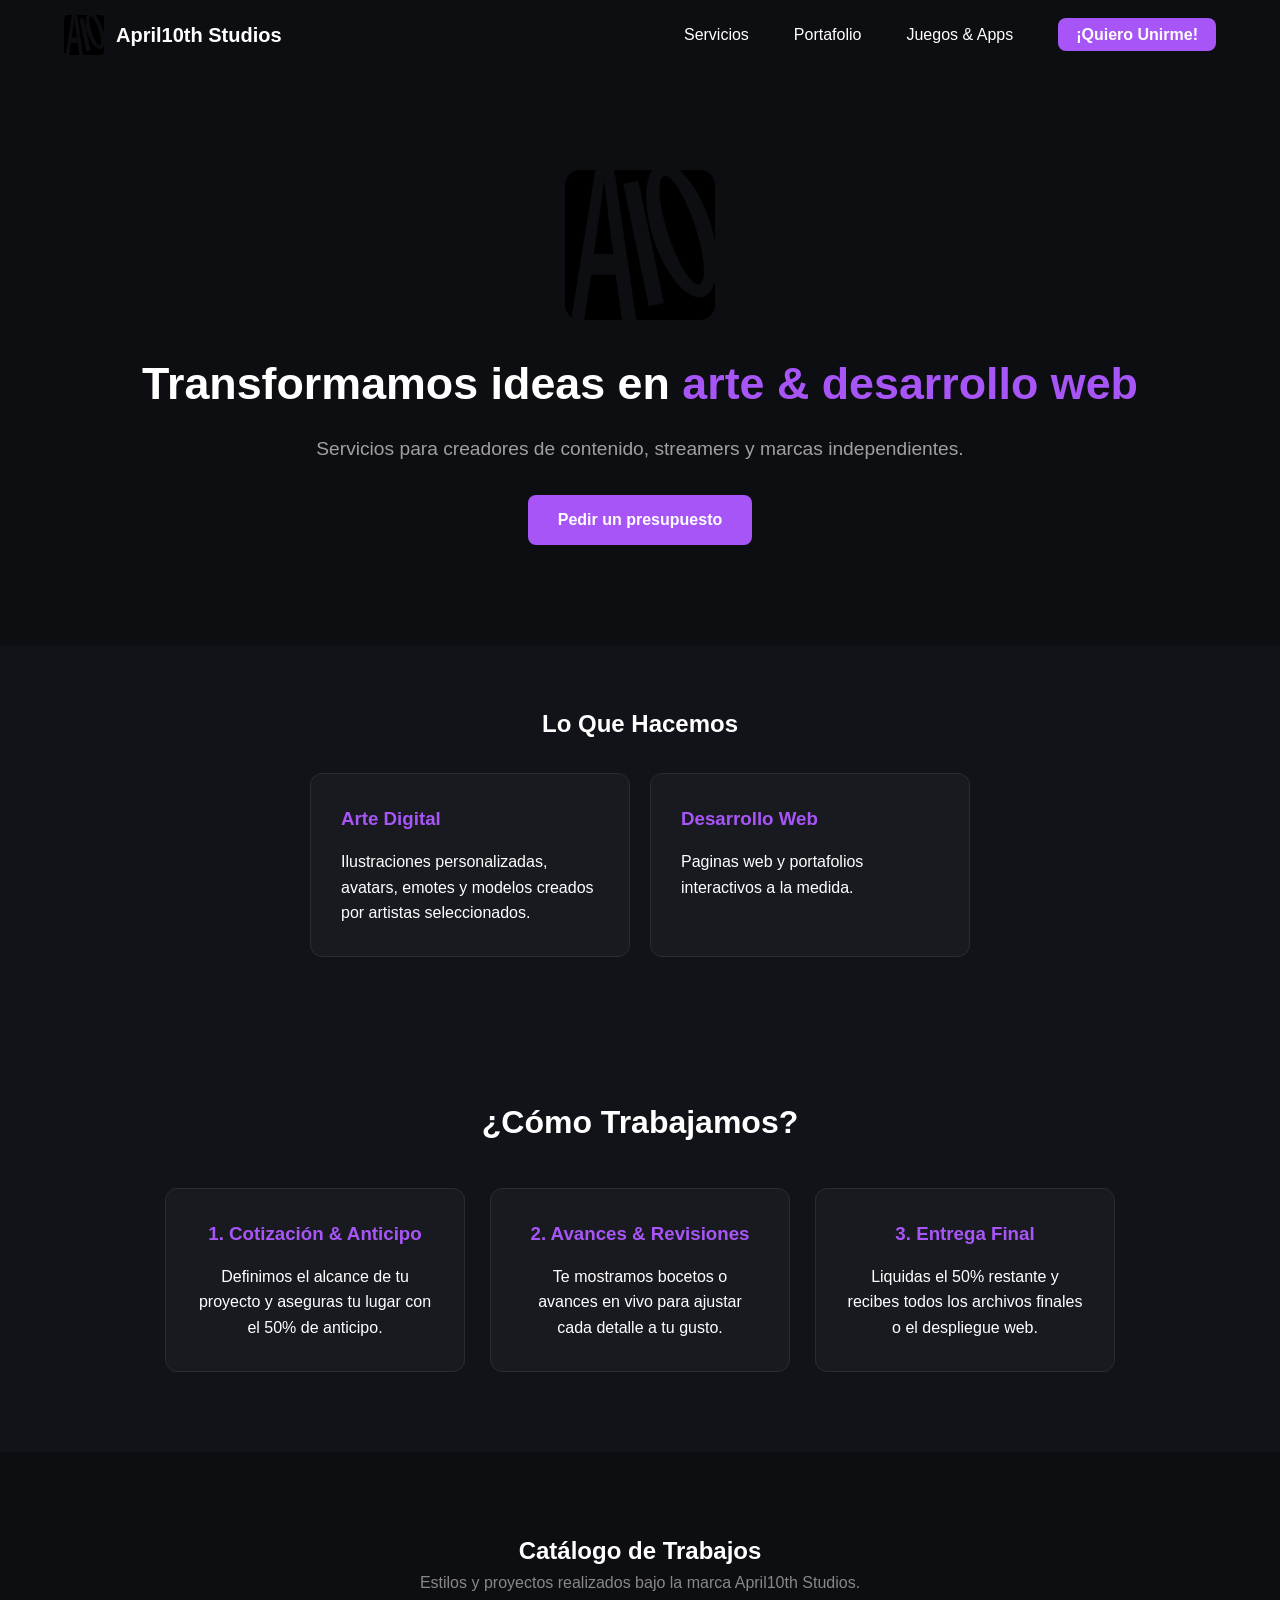
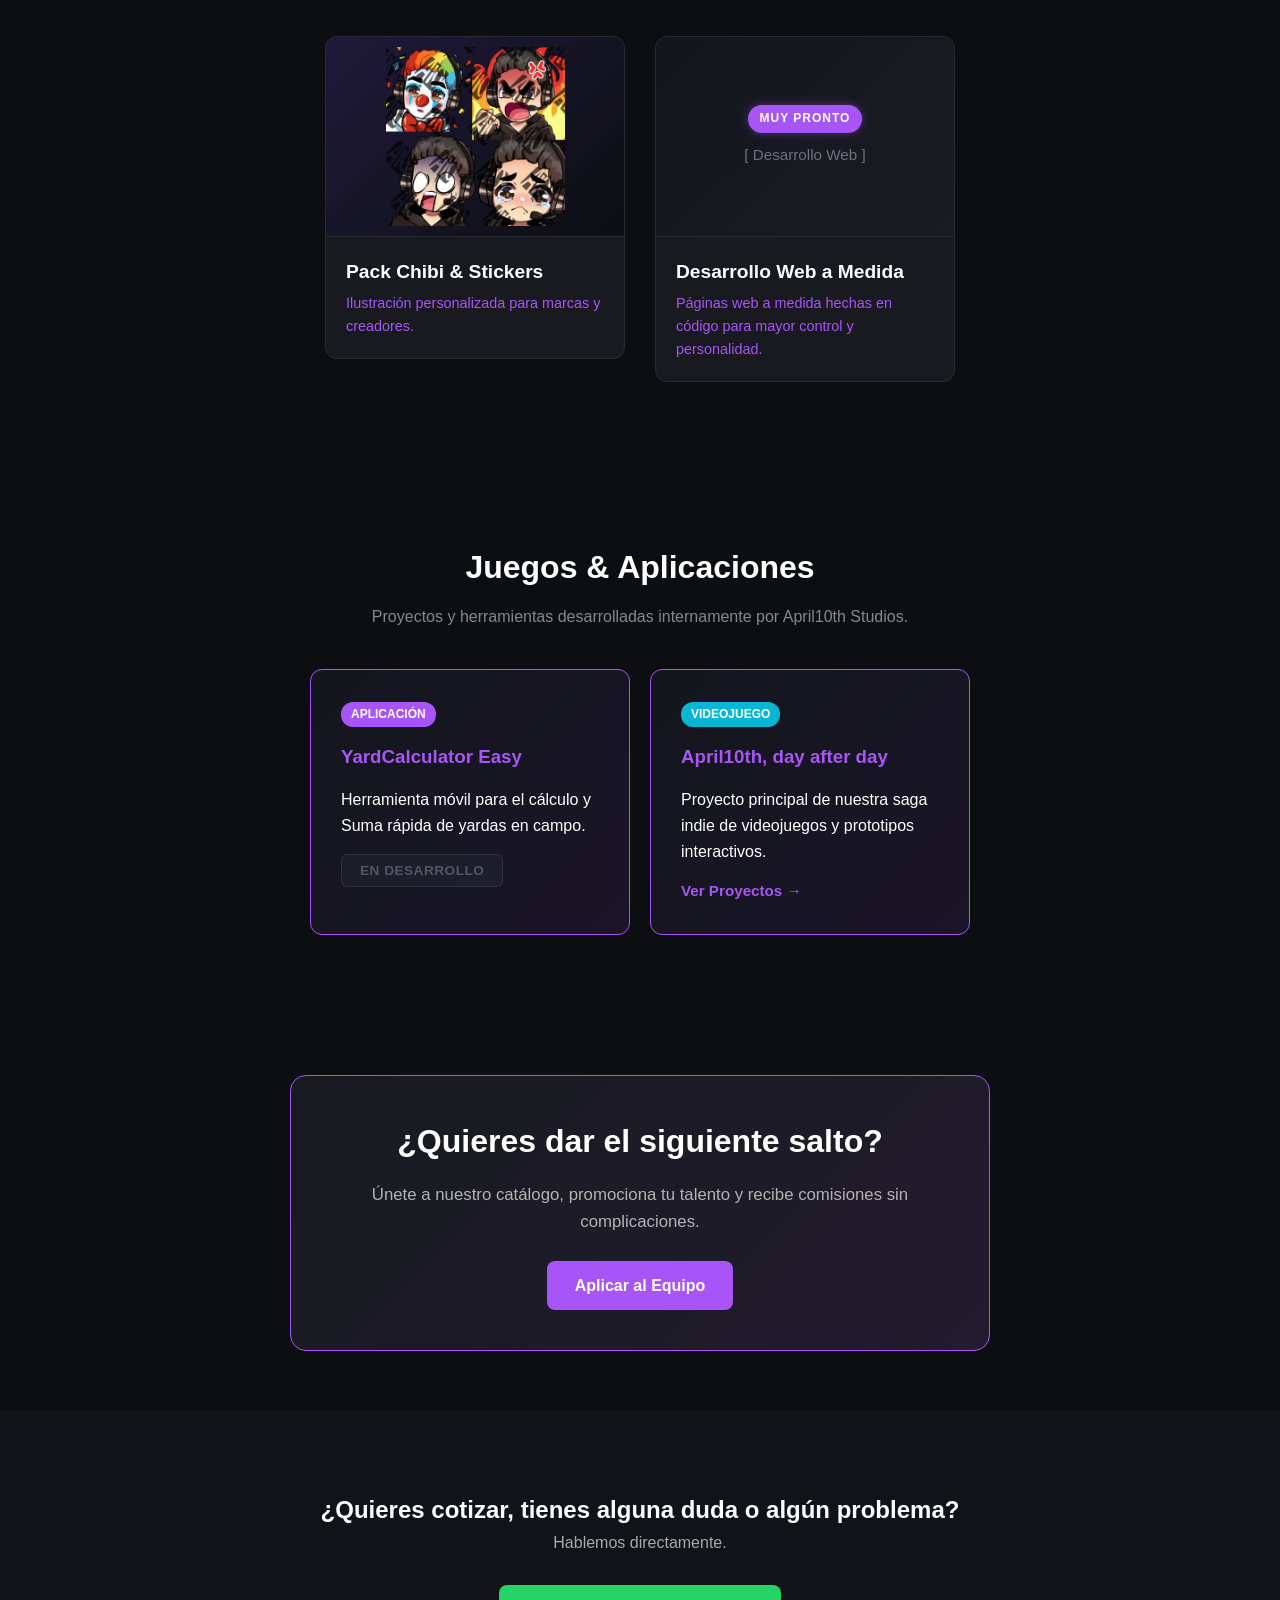
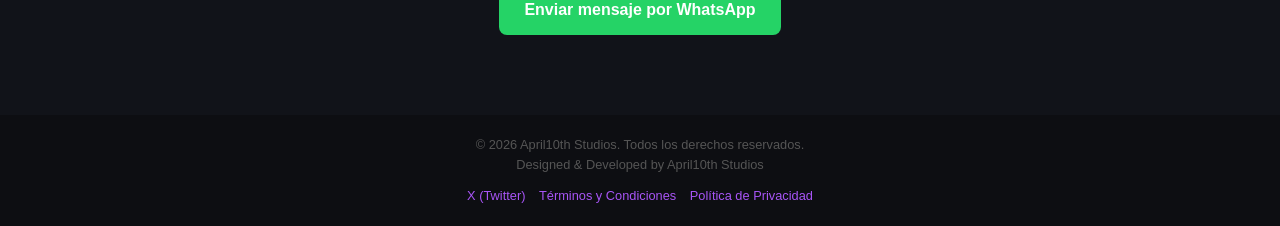
==== index.html @ 922ac35c "Add files via upload" ====
<!DOCTYPE html>
<html lang="es">
    <head>
        <meta charset="UTF-8">
        <meta name="viewport" content="width=device-width, initial-scale=1.0">

        
        <link rel="icon" type="image/png" href="assets/favicon.png">
        
        
        <title>April10th Studios | Agencia Digital, Arte & Desarrollo Web en Morelos</title>
        <meta name="description" content="Estudio creativo e independiente en Morelos. Ofrecemos desarrollo web a medida, diseño gráfico, ilustración digital y desarrollo de videojuegos para creadores y marcas.">
        <meta name="keywords" content="April10th Studios, desarrollo web Morelos, arte digital, paquetes chibi, creadores de contenido, videojuegos indie">
        <meta name="robots" content="index, follow">
        <meta name="author" content="April10th Studios">
    
       
        <meta name="geo.region" content="MX-MOR">
        <meta name="geo.placename" content="Morelos, Mexico">
    
    
        <meta property="og:type" content="website">
        <meta property="og:title" content="April10th Studios | Arte Digital & Desarrollo Web">
        <meta property="og:description" content="Transformamos ideas en arte y desarrollo web a medida para creadores de contenido y marcas independientes.">
        <meta property="og:image" content="https://april10thstudios.com/assets/logo-preview.png">
        <meta property="og:url" content="https://april10thstudios.com">
        <meta property="og:site_name" content="April10th Studios">
    
        <meta name="twitter:card" content="summary_large_image">
        <meta name="twitter:site" content="@Apri10thStudios">
        <meta name="twitter:title" content="April10th Studios | Agencia Digital & Arte">
        <meta name="twitter:description" content="Desarrollo web a medida, arte digital y videojuegos independientes.">
        <meta name="twitter:image" content="https://april10thstudios.com/assets/logo-preview.png">
    
        <link rel="stylesheet" href="style.css">
    </head>
<body>

    <header class="header">
        <div class="logo">
            <img src="assets/logo.png" alt="Logotipo de April10th Studios" class="main-logo-img"oncontextmenu="return false;" ondragstart="return false;">
            <span class="logo-text">April10th Studios</span>
        </div>
    
        <button class="hamburger" id="hamburger-btn" aria-label="Abrir menú">
            <span></span>
            <span></span>
            <span></span>
        </button>
    
        <nav class="nav-menu" id="nav-menu">
            <ul>
                <li><a href="#servicios">Servicios</a></li>
                <li><a href="#portafolio">Portafolio</a></li>
                <li><a href="#proyectos">Juegos & Apps</a></li>
                <li><a href="#contacto" class="btn-nav">¡Quiero Unirme!</a></li>
            </ul>
        </nav>
    </header>

    <section class="hero">
        <img src="assets/logo.png" alt="Logo April10th Studios" class="hero-logo"oncontextmenu="return false;" ondragstart="return false;">
        <h1>Transformamos ideas en <span class="highlight">arte & desarrollo web</span></h1>
        <p>Servicios para creadores de contenido, streamers y marcas independientes.</p>
        <a href="https://forms.gle/h6jHn6wg3WcRaove7" target="_blank" rel="noopener noreferrer" class="btn-main">Pedir un presupuesto</a>
    </section>

    <section id="servicios" class="services">
        <h2>Lo Que Hacemos</h2>
        <div class="cards-container">
            <div class="card">
                <h3>Arte Digital</h3>
                <p>Ilustraciones personalizadas, avatars, emotes y modelos creados por artistas seleccionados.</p>
            </div>
            <div class="card">
                <h3>Desarrollo Web</h3>
                <p>Paginas web y portafolios interactivos a la medida.</p>
            </div>
        </div>
    </section>

    <section class="process-section">
        <h2>¿Cómo Trabajamos?</h2>
        <div class="cards-container">
            <div class="card">
                <h3>1. Cotización & Anticipo</h3>
                <p>Definimos el alcance de tu proyecto y aseguras tu lugar con el 50% de anticipo.</p>
            </div>
            <div class="card">
                <h3>2. Avances & Revisiones</h3>
                <p>Te mostramos bocetos o avances en vivo para ajustar cada detalle a tu gusto.</p>
            </div>
            <div class="card">
                <h3>3. Entrega Final</h3>
                <p>Liquidas el 50% restante y recibes todos los archivos finales o el despliegue web.</p>
            </div>
        </div>
    </section>

    <section id="portafolio" class="gallery-section">
        <h2>Catálogo de Trabajos</h2>
        <p class="section-desc">Estilos y proyectos realizados bajo la marca April10th Studios.</p>
        
        <div class="portfolio-grid">
            <div class="artist-card">
                <div class="emoji-collage">
                    <img src="assets/collage-Stikers1.webp" alt="Pack Chibi y Stickers April10th Studios" oncontextmenu="return false;" ondragstart="return false;">
                </div>
                <div class="artist-info">
                    <h3>Pack Chibi & Stickers</h3>
                    <p>Ilustración personalizada para marcas y creadores.</p>
                </div>
            </div>

<div class="artist-card upcoming-card">
    <div class="img-placeholder">
        <span class="badge-soon">Muy pronto</span>
        <span class="placeholder-text">[ Desarrollo Web ]</span>
    </div>
    <div class="artist-info">
        <h3>Desarrollo Web a Medida</h3>
        <p>Páginas web a medida hechas en código para mayor control y personalidad.</p>
    </div>
</div>
        </div>
    </section>
<section id="proyectos" class="apps-section">
    <h2>Juegos & Aplicaciones</h2>
    <p class="section-desc">Proyectos y herramientas desarrolladas internamente por April10th Studios.</p>

    <div class="cards-container">
        <div class="card app-card">
            <div class="app-tag">Aplicación</div>
            <h3>YardCalculator Easy</h3>
            <p>Herramienta móvil para el cálculo y Suma rápida de yardas en campo.</p>
            <button class="btn-app-disabled" disabled>En desarrollo</button>
        </div>

        <div class="card app-card">
            <div class="app-tag tag-game">Videojuego</div>
            <h3>April10th, day after day</h3>
            <p>Proyecto principal de nuestra saga indie de videojuegos y prototipos interactivos.</p>
            <a href="https://april10th-studios.itch.io/" target="_blank" rel="noopener noreferrer" class="btn-app-link">Ver Proyectos →</a>
        </div>
    </div>
</section>
    <section id="unete" class="join-section">
        <div class="join-card">
            <h2>¿Quieres dar el siguiente salto?</h2>
            <p>Únete a nuestro catálogo, promociona tu talento y recibe comisiones sin complicaciones.</p>
            <a href="https://forms.gle/KzLsaKqjEPWZuUMq5" target="_blank" rel="noopener noreferrer" class="btn-apply">Aplicar al Equipo</a>
        </div>
    </section>

    <section id="contacto" class="contact-section">
        <h2>¿Quieres cotizar, tienes alguna duda o algún problema?</h2>
        <p>Hablemos directamente.</p>
        <div class="contact-buttons">
            <a href="https://wa.me/message/2DKPXSBX6ITRJ1" target="_blank" rel="noopener noreferrer" class="btn-whatsapp">Enviar mensaje por WhatsApp</a>
        </div>
    </section>

    <footer>
        <p>© 2026 April10th Studios. Todos los derechos reservados.</p>
        <p class="brand-signature">Designed & Developed by April10th Studios</p>
        <div class="social-links">
            <a href="https://x.com/Apri10thStudios" target="_blank" rel="noopener noreferrer">X (Twitter)</a>
            <a href="terminos.html">Términos y Condiciones</a>
            <a href="privacidad.html">Política de Privacidad</a>
        </div>
    </footer>
    <script>
        const hamburger = document.getElementById('hamburger-btn');
        const navMenu = document.getElementById('nav-menu');
    
        hamburger.addEventListener('click', () => {
            navMenu.classList.toggle('active');
        });
    </script>
</body>
</html>
---- style.css ----
* {
    margin: 0;
    padding: 0;
    box-sizing: border-box;
    font-family: 'Segoe UI', Tahoma, Geneva, Verdana, sans-serif;
    scroll-behavior: smooth;
}

body {
    background-color: #0d0e12;
    color: #ffffff;
    line-height: 1.6;
}

header {
    display: flex;
    justify-content: space-between;
    align-items: center;
    padding: 20px 8%;
    background-color: #14161d;
    position: sticky;
    top: 0;
    z-index: 100;
}

.logo {
    font-size: 1.5rem;
    font-weight: bold;
    color: #a855f7;
}

nav a {
    color: #ccc;
    text-decoration: none;
    margin-left: 20px;
    transition: 0.3s;
}

nav a:hover {
    color: #a855f7;
}

.btn-nav {
    background: #a855f7;
    color: white !important;
    padding: 8px 16px;
    border-radius: 6px;
    font-weight: bold;
}

.btn-unete {
    color: #a855f7 !important;
    border: 1px solid #a855f7;
    padding: 6px 14px;
    border-radius: 6px;
    font-weight: 600;
}

.btn-unete:hover {
    background: #a855f7;
    color: white !important;
}

.hero {
    text-align: center;
    padding: 100px 20px;
}

.hero h1 {
    font-size: 2.8rem;
    margin-bottom: 15px;
}

.highlight {
    color: #a855f7;
}

.hero p {
    color: #a0a0a0;
    font-size: 1.2rem;
    margin-bottom: 30px;
}

.btn-main {
    background-color: #a855f7;
    color: white;
    padding: 12px 30px;
    text-decoration: none;
    font-weight: bold;
    border-radius: 8px;
    transition: 0.3s;
    display: inline-block;
}

.btn-main:hover {
    background-color: #9333ea;
}

.services {
    padding: 60px 8%;
    text-align: center;
    background-color: #111319;
}

.services h2 {
    margin-bottom: 30px;
}

.cards-container {
    display: flex;
    justify-content: center;
    gap: 20px;
    flex-wrap: wrap;
}

.card {
    background: #181a20;
    padding: 30px;
    border-radius: 12px;
    width: 320px;
    border: 1px solid #282c37;
    text-align: left;
}

.card h3 {
    margin-bottom: 15px;
    color: #a855f7;
}

.process-section {
    padding: 80px 8%;
    text-align: center;
    background-color: #111319;
}

.process-section h2 {
    font-size: 2rem;
    margin-bottom: 40px;
    color: #ffffff;
}

.process-section .cards-container {
    display: flex;
    justify-content: center;
    align-items: stretch;
    gap: 25px;
    flex-wrap: wrap;
}

.process-section .card {
    text-align: center;
    width: 300px;
}

.gallery-section {
    padding: 80px 8%;
    text-align: center;
}

.section-desc {
    color: #888;
    margin-bottom: 40px;
}

.portfolio-grid {
    display: flex;
    justify-content: center;
    align-items: flex-start;
    gap: 30px;
    flex-wrap: wrap;
}

.artist-card {
    background-color: #181a20;
    border-radius: 12px;
    overflow: hidden;
    width: 300px;
    border: 1px solid #282c37;
    text-align: left;
}

.img-placeholder {
    width: 100%;
    height: 200px;
    background-color: #252833;
    display: flex;
    align-items: center;
    justify-content: center;
    color: #777;
    font-size: 0.9rem;
}

.artist-info {
    padding: 20px;
}

.artist-info h3 {
    color: #ffffff;
    font-size: 1.2rem;
}

.artist-info p {
    color: #a855f7;
    font-size: 0.9rem;
    margin-top: 5px;
}

.emoji-collage {
    width: 100%;
    height: 200px;
    background: linear-gradient(135deg, #1f1a3a 0%, #0d0e12 100%);
    display: flex;
    align-items: center;
    justify-content: center;
    padding: 10px;
    border-bottom: 1px solid #282c37;
    box-sizing: border-box;
    overflow: hidden;
}

.emoji-collage img {
    width: 100%;
    height: 100%;
    object-fit: contain;
    display: block;
    transition: transform 0.3s ease;
}

.artist-card:hover .emoji-collage img {
    transform: scale(1.05);
}

.join-section {
    padding: 60px 8%;
    display: flex;
    justify-content: center;
}

.join-card {
    background: linear-gradient(135deg, #181a20 0%, #221c2e 100%);
    border: 1px solid #a855f7;
    border-radius: 16px;
    padding: 40px;
    text-align: center;
    max-width: 700px;
    width: 100%;
}

.join-card h2 {
    font-size: 2rem;
    margin-bottom: 15px;
    color: #ffffff;
}

.join-card p {
    color: #b3b3b3;
    margin-bottom: 25px;
    font-size: 1.05rem;
}

.btn-apply {
    background-color: #a855f7;
    color: white;
    padding: 12px 28px;
    text-decoration: none;
    font-weight: bold;
    border-radius: 8px;
    display: inline-block;
    transition: 0.3s;
}

.btn-apply:hover {
    background-color: #9333ea;
    transform: translateY(-2px);
}

.contact-section {
    padding: 80px 20px;
    text-align: center;
    background-color: #111319;
}

.contact-section p {
    color: #aaa;
    margin-bottom: 30px;
}

.contact-buttons {
    display: flex;
    justify-content: center;
    gap: 15px;
    flex-wrap: wrap;
}

.btn-whatsapp {
    background-color: #25d366;
    color: white;
    padding: 12px 25px;
    text-decoration: none;
    font-weight: bold;
    border-radius: 8px;
}

.btn-email {
    background-color: #333;
    color: white;
    padding: 12px 25px;
    text-decoration: none;
    font-weight: bold;
    border-radius: 8px;
    border: 1px solid #555;
}

footer {
    text-align: center;
    padding: 20px;
    color: #555;
    font-size: 0.8rem;
    background-color: #0d0e12;
}

.social-links {
    margin-top: 10px;
}

.social-links a {
    color: #a855f7;
    text-decoration: none;
    margin: 0 5px;
}

.upcoming-card .img-placeholder {
    position: relative;
    display: flex;
    flex-direction: column;
    align-items: center;
    justify-content: center;
    gap: 10px;
    background: linear-gradient(135deg, #14161d 0%, #1a1c24 100%);
    border-bottom: 1px solid #282c37;
}

.badge-soon {
    background-color: #a855f7;
    color: #ffffff;
    font-size: 0.75rem;
    font-weight: 700;
    text-transform: uppercase;
    letter-spacing: 1px;
    padding: 4px 12px;
    border-radius: 20px;
    box-shadow: 0 0 10px rgba(168, 85, 247, 0.4);
}

.placeholder-text {
    color: #6b7280;
    font-size: 0.95rem;
    font-weight: 500;
}

.hero-logo {
    width: 150px;
    height: auto;
    margin-bottom: 20px;
    display: inline-block;
}

.apps-section {
    padding: 80px 8%;
    text-align: center;
    background-color: #0d0e12;
}

.apps-section h2 {
    font-size: 2rem;
    margin-bottom: 10px;
}

.app-card {
    position: relative;
    border: 1px solid #a855f7;
    background: linear-gradient(135deg, #14161d 0%, #1a1528 100%);
    transition: transform 0.3s ease, box-shadow 0.3s ease;
}

.app-card:hover {
    transform: translateY(-5px);
    box-shadow: 0 8px 20px rgba(168, 85, 247, 0.2);
}

.app-tag {
    display: inline-block;
    background: #a855f7;
    color: #fff;
    font-size: 0.75rem;
    font-weight: 700;
    padding: 3px 10px;
    border-radius: 12px;
    margin-bottom: 15px;
    text-transform: uppercase;
}

.tag-game {
    background: #06b6d4;
}

.btn-app-link {
    display: inline-block;
    margin-top: 15px;
    color: #a855f7;
    text-decoration: none;
    font-weight: bold;
    font-size: 0.95rem;
}

.btn-app-link:hover {
    text-decoration: underline;
}

.btn-app-disabled {
    display: inline-block;
    margin-top: 15px;
    padding: 8px 18px;
    background-color: #1f222e;
    color: #6b7280;
    border: 1px solid #374151;
    border-radius: 6px;
    font-size: 0.85rem;
    font-weight: 600;
    text-transform: uppercase;
    letter-spacing: 0.5px;
    cursor: not-allowed;
    opacity: 0.7;
}

.logo {
    display: flex;
    align-items: center;
    gap: 12px;
    text-decoration: none;
}

.main-logo-img {
    height: 40px;
    width: auto;
    display: block;
}

.logo-text {
    font-size: 1.25rem;
    font-weight: 700;
    color: #ffffff;
    white-space: nowrap;
}

.header {
    display: flex;
    justify-content: space-between;
    align-items: center;
    padding: 15px 5%;
    position: relative;
    background-color: #0d0e12;
    z-index: 1000;
}

.hamburger {
    display: none;
    flex-direction: column;
    justify-content: space-between;
    width: 30px;
    height: 21px;
    background: transparent;
    border: none;
    cursor: pointer;
    padding: 0;
}

.hamburger span {
    width: 100%;
    height: 3px;
    background-color: #ffffff;
    border-radius: 10px;
    transition: all 0.3s ease;
}

.nav-menu ul {
    display: flex;
    list-style: none;
    margin: 0;
    padding: 0;
    gap: 25px;
    align-items: center;
}

.nav-menu a {
    color: #ffffff;
    text-decoration: none;
    font-weight: 500;
    font-size: 1rem;
    transition: color 0.3s ease;
}

.nav-menu a:hover {
    color: #a855f7;
}

.nav-menu .btn-nav {
    background-color: #a855f7;
    padding: 8px 18px;
    border-radius: 8px;
    font-weight: 600;
}

@media (max-width: 767px) {
    .hamburger {
        display: flex;
    }

    .nav-menu {
        position: absolute;
        top: 100%;
        left: 0;
        width: 100%;
        background-color: #0d0e12;
        border-bottom: 2px solid #6b21a8;
        max-height: 0;
        overflow: hidden;
        transition: max-height 0.4s ease-in-out;
    }

    .nav-menu.active {
        max-height: 300px;
    }

    .nav-menu ul {
        flex-direction: column;
        padding: 20px 0;
        gap: 15px;
        text-align: center;
    }

    .nav-menu a {
        display: block;
        font-size: 1.1rem;
        padding: 10px 0;
    }
}
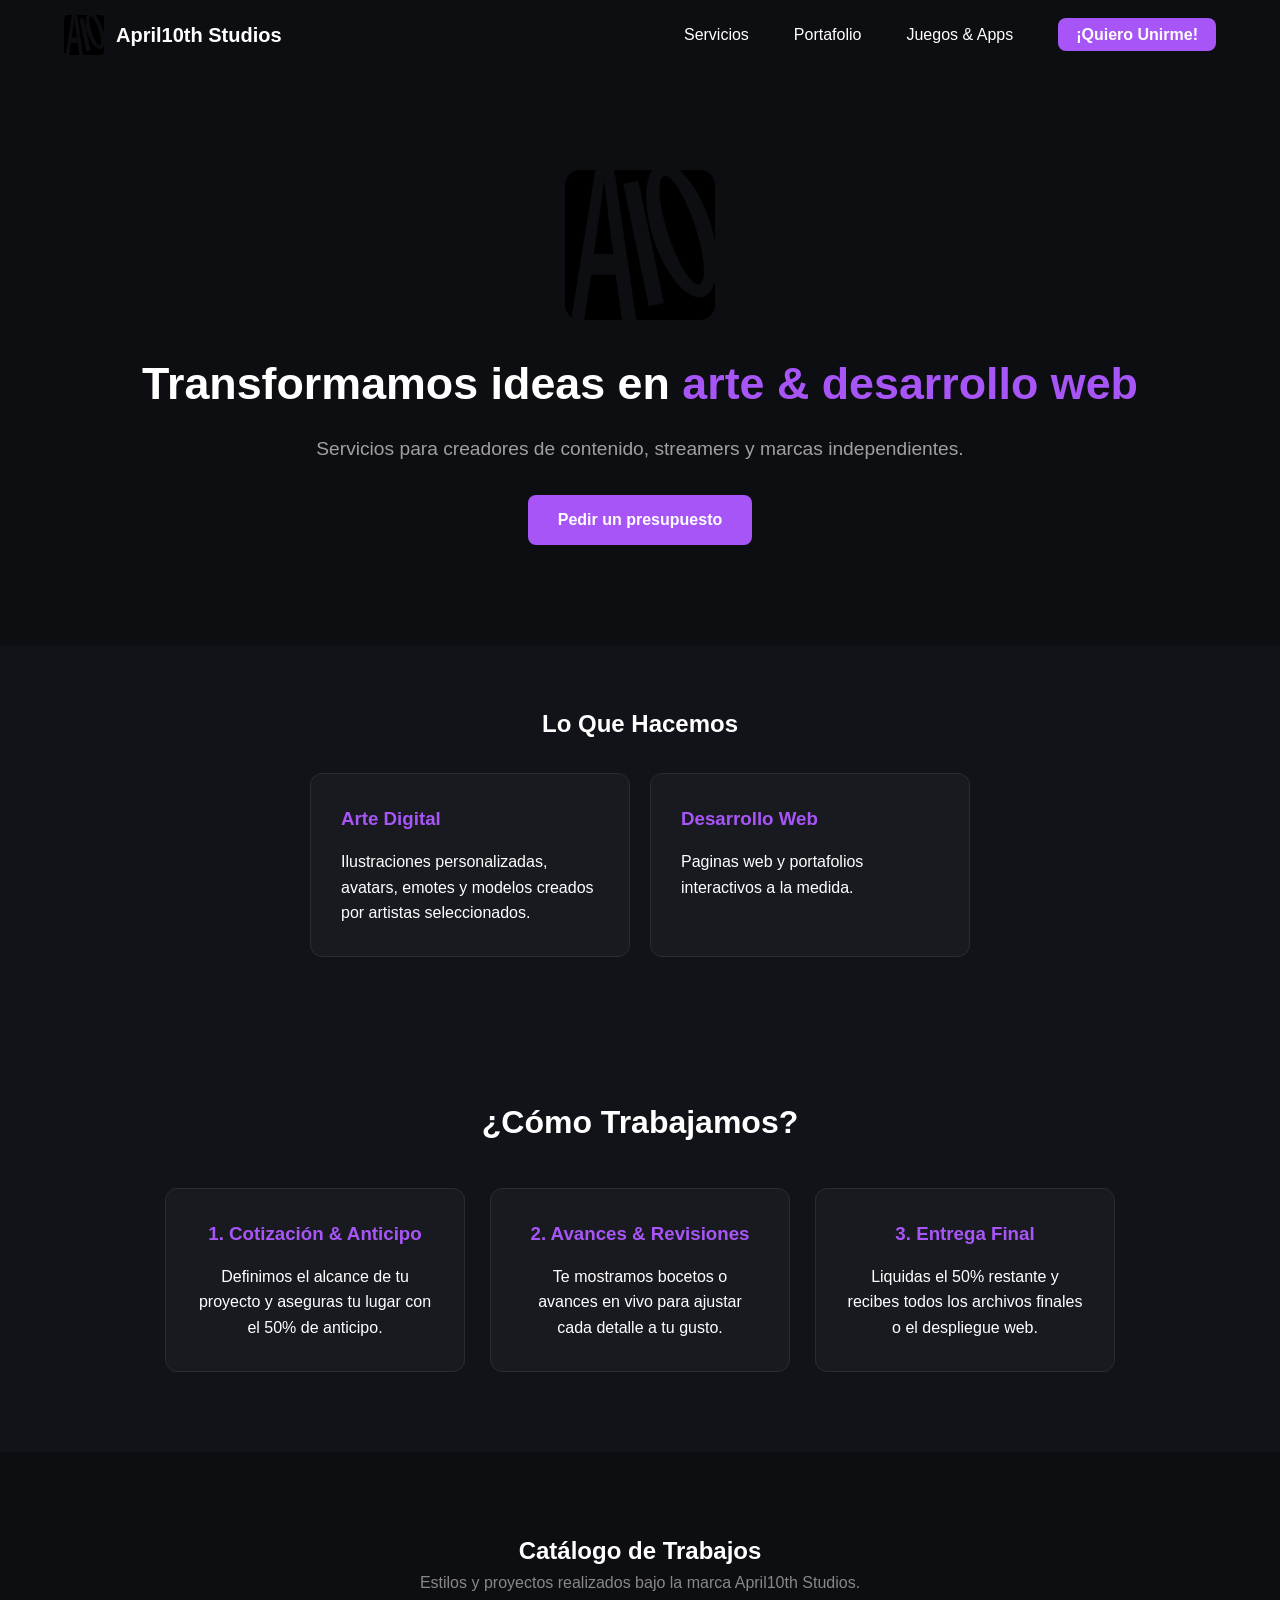
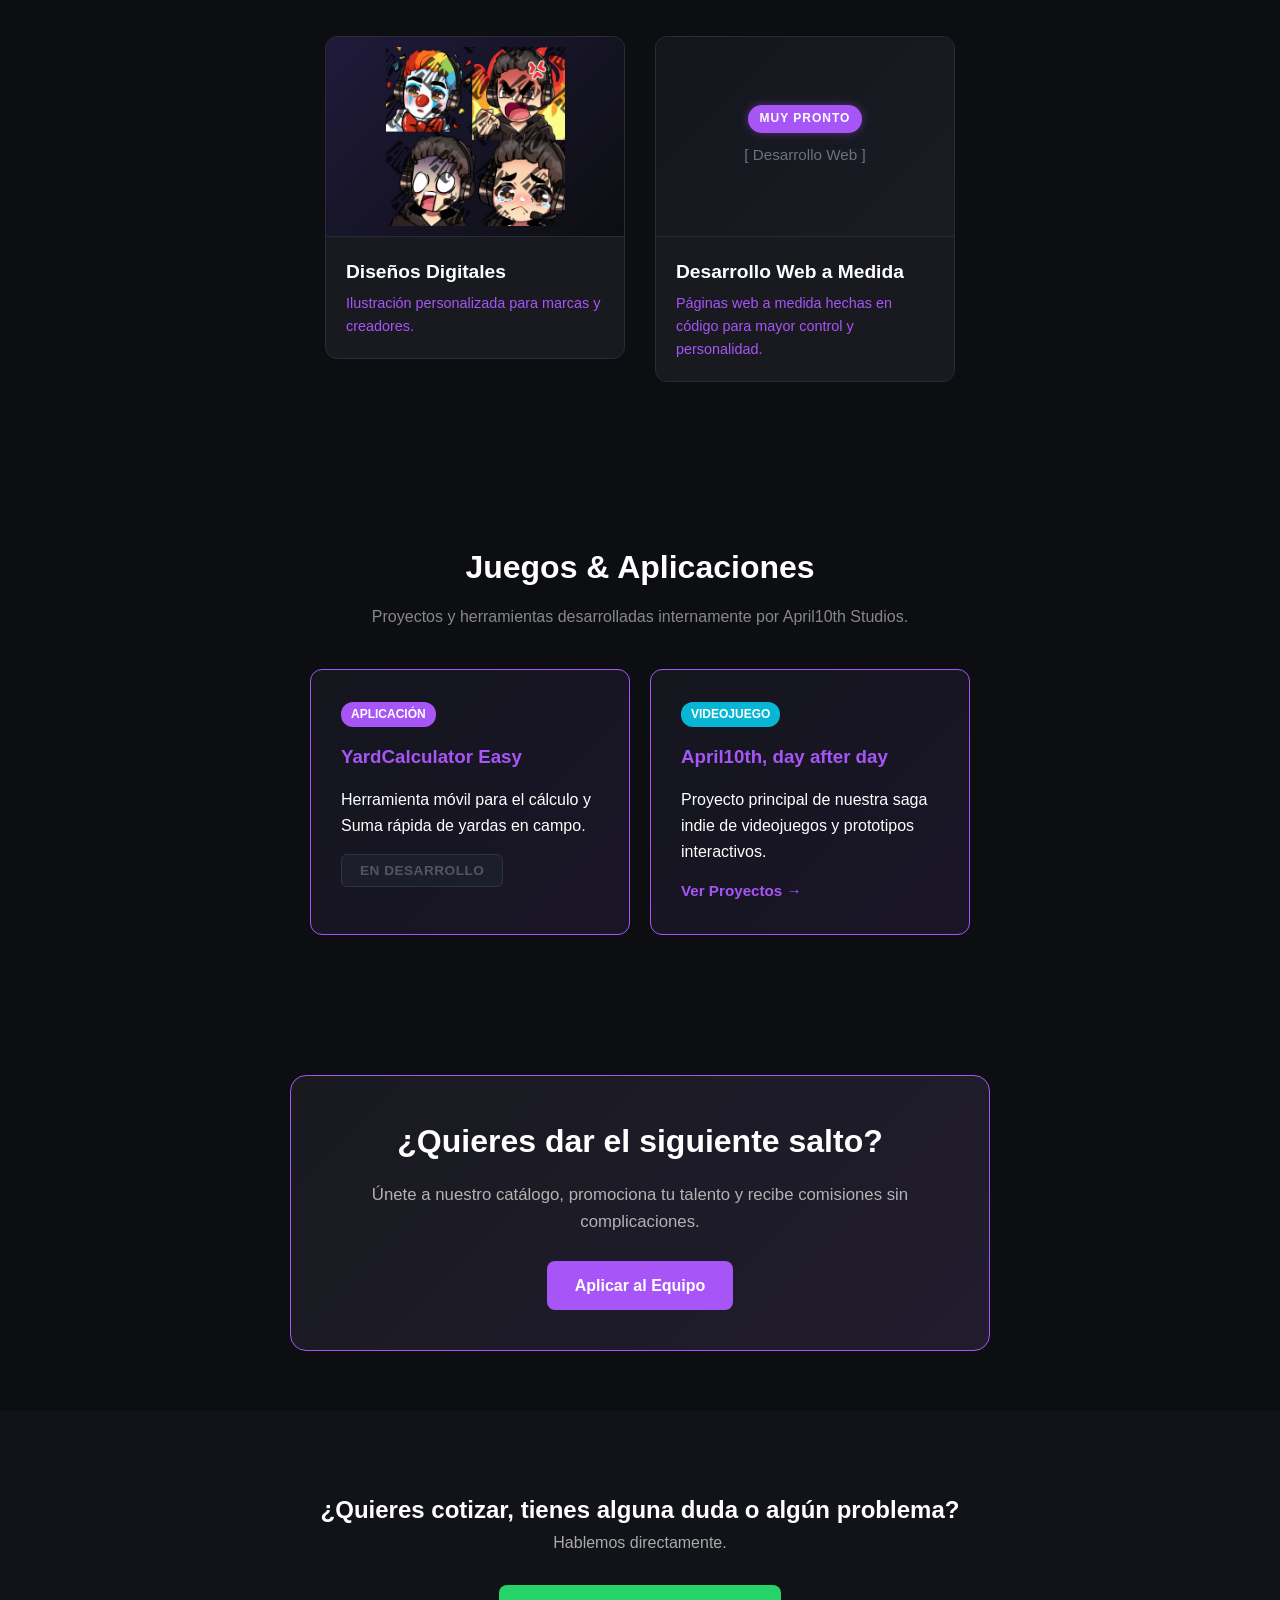
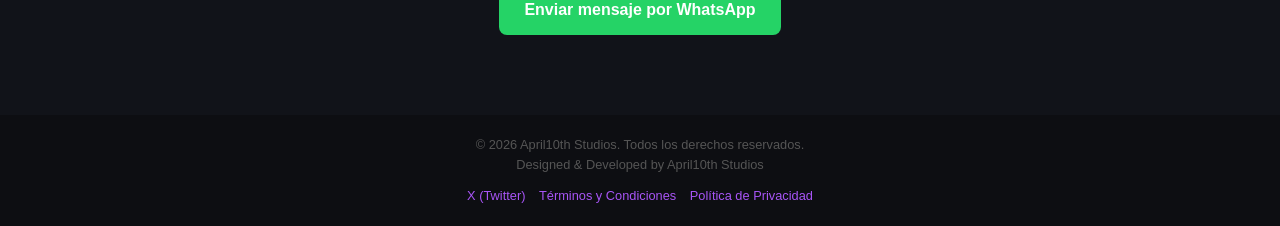
==== commit 6449042a: "index.html" ====
--- a/index.html
+++ b/index.html
@@ -104,10 +104,10 @@
         <div class="portfolio-grid">
             <div class="artist-card">
                 <div class="emoji-collage">
-                    <img src="assets/collage-Stikers1.webp" alt="Pack Chibi y Stickers April10th Studios" oncontextmenu="return false;" ondragstart="return false;">
+                    <img src="assets/collage-Stikers1.webp" oncontextmenu="return false;" ondragstart="return false;">
                 </div>
                 <div class="artist-info">
-                    <h3>Pack Chibi & Stickers</h3>
+                    <h3>Diseños Digitales</h3>
                     <p>Ilustración personalizada para marcas y creadores.</p>
                 </div>
             </div>
@@ -178,4 +178,4 @@
         });
     </script>
 </body>
-</html>+</html>
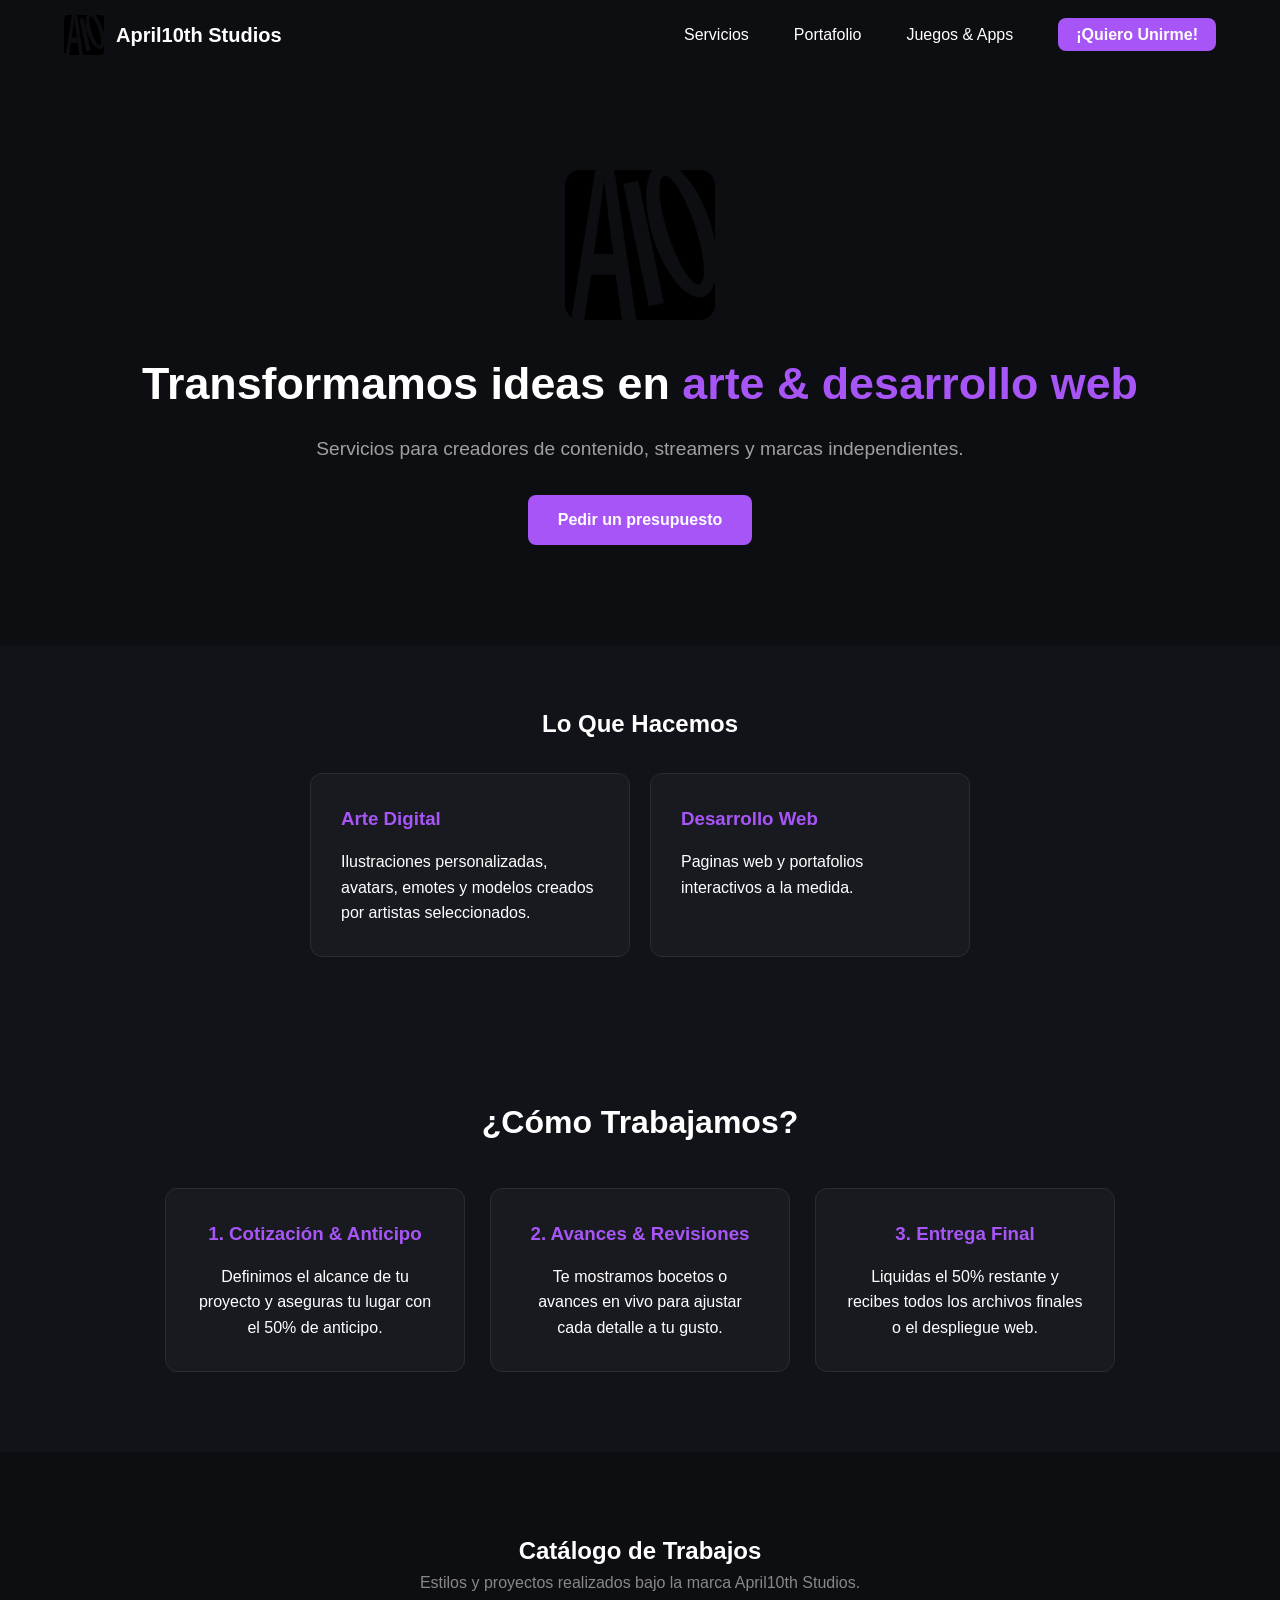
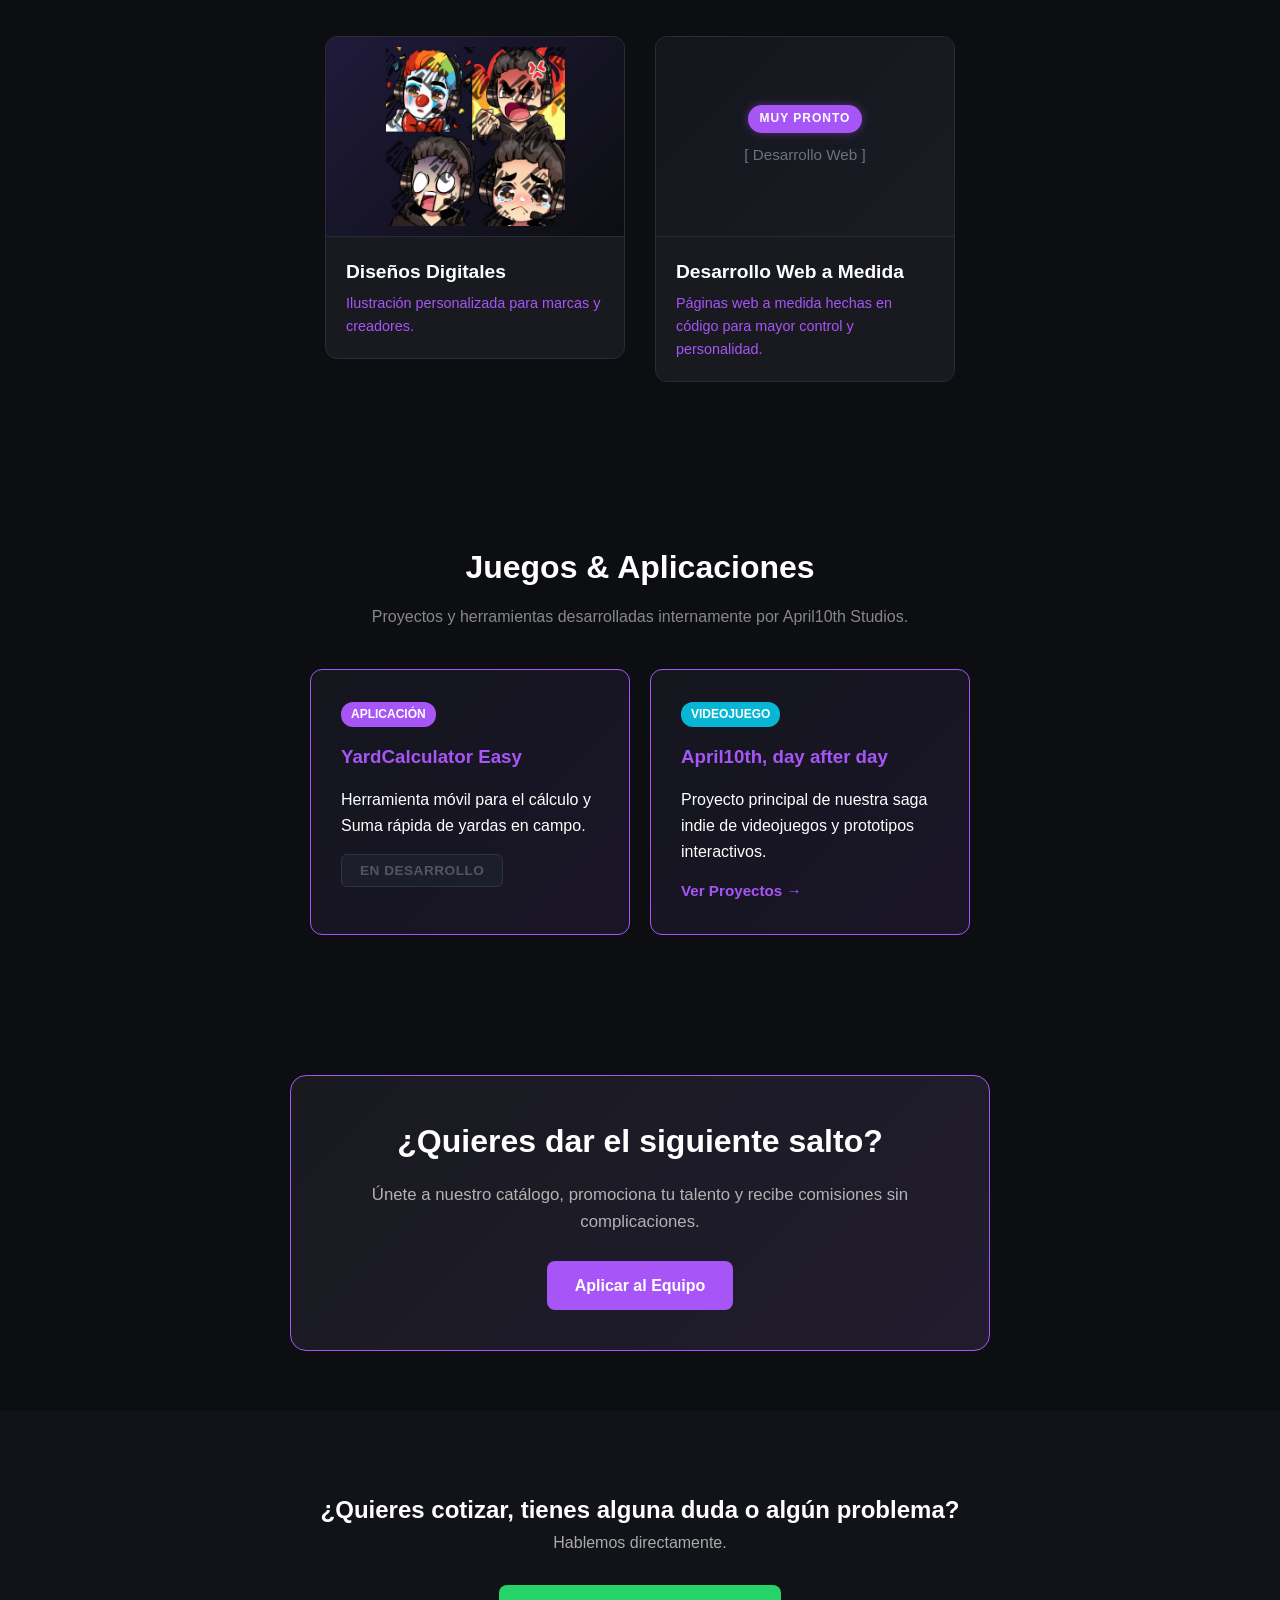
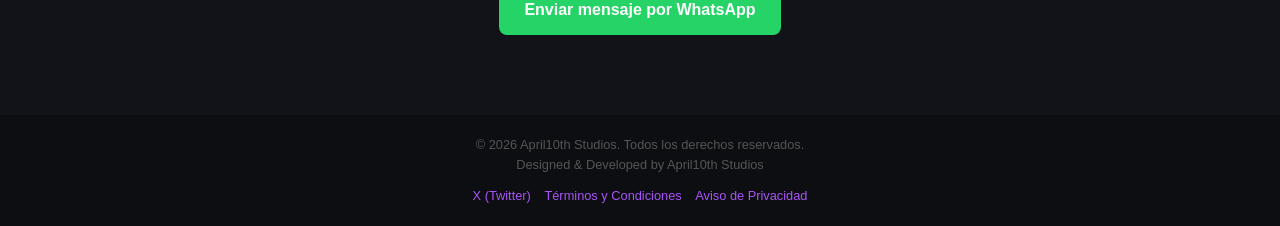
==== commit d2520114: "index.html" ====
--- a/index.html
+++ b/index.html
@@ -165,8 +165,8 @@
         <p class="brand-signature">Designed & Developed by April10th Studios</p>
         <div class="social-links">
             <a href="https://x.com/Apri10thStudios" target="_blank" rel="noopener noreferrer">X (Twitter)</a>
-            <a href="terminos.html">Términos y Condiciones</a>
-            <a href="privacidad.html">Política de Privacidad</a>
+            <a href="https://drive.google.com/file/d/18Od_w7bskOEZI-ruyTEC_RRn0y2xQjzX/view?usp=drive_link">Términos y Condiciones</a>
+            <a href="https://drive.google.com/file/d/1eNiLXFOhi2B5Wt_mTsRIsbsNaLJlZbdE/view?usp=drive_link">Aviso de Privacidad</a>
         </div>
     </footer>
     <script>
